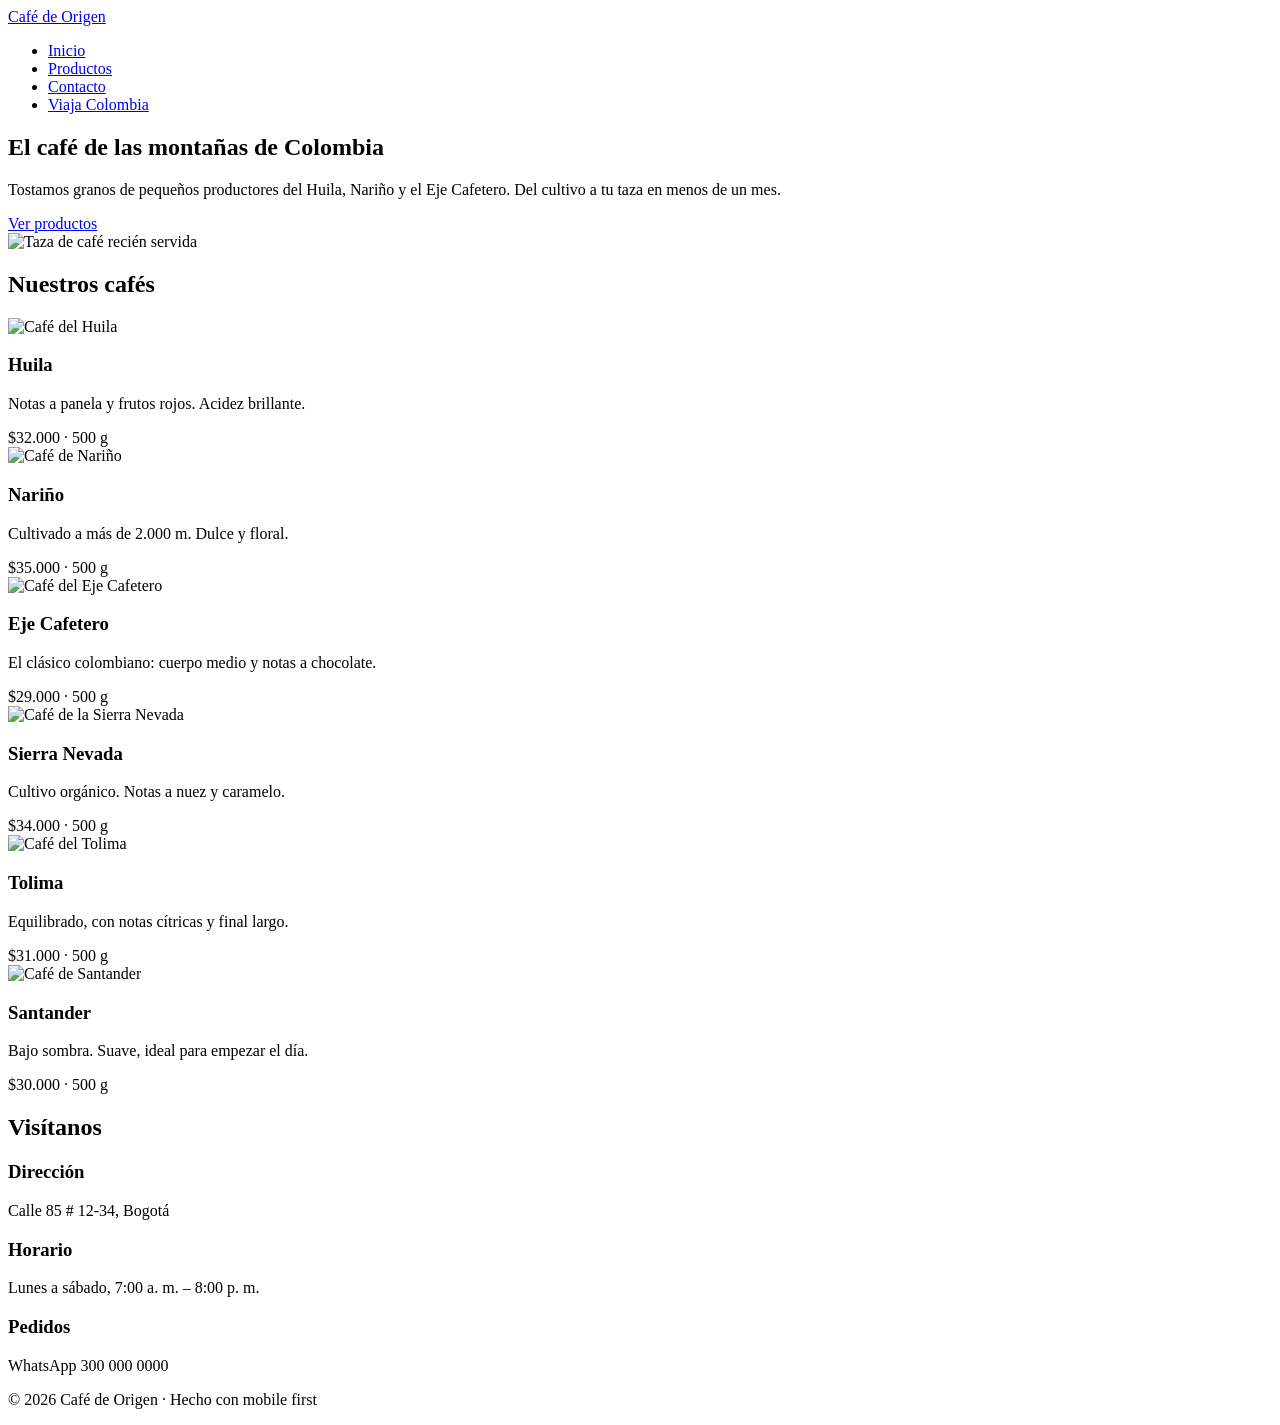
==== index.html @ b0e75d4e "estructura inicial y viaja colombia" ====
<!DOCTYPE html>
<html lang="es">

<head>
    <meta charset="UTF-8">
    <meta name="viewport" content="width=device-width, initial-scale=1.0">
    <title>Café de Origen</title>
    <link rel="stylesheet" href="css/styles.css">
</head>

<body>
    <!-- ENCABEZADO -->
    <header class="header">
        <div class="contenedor header__contenido">
            <a href="#inicio" class="logo"> Café de Origen</a>
            <nav>
                <ul class="nav__lista">
                    <li><a href="#inicio">Inicio</a></li>
                    <li><a href="#productos">Productos</a></li>
                    <li><a href="#contacto">Contacto</a></li>
                    <li><a href="viaja-colombia/index.html" class="nav__destacado">Viaja
                            Colombia</a></li>
                </ul>
            </nav>
        </div>
    </header>
    <main>
        <!-- HERO -->
        <section class="hero" id="inicio">
            <div class="contenedor hero__contenido">
                <div class="hero__texto">
                    <h1>El café de las montañas de Colombia</h1>
                    <p>Tostamos granos de pequeños productores del Huila, Nariño y el Eje
                        Cafetero. Del cultivo a tu taza en menos de un mes.</p>
                    <a href="#productos" class="boton">Ver productos</a>
                </div>
                <img class="hero__imagen" src="https://placehold.co/800x600/4b2e2a/f7f1e8.png?text=Cafe+de+Origen" alt="Taza de
café recién servida">
            </div>
        </section>
        <!-- PRODUCTOS -->
        <section class="productos" id="productos">
            <div class="contenedor">
                <h2>Nuestros cafés</h2>
                <div class="tarjetas">
                    <article class="tarjeta">
                        <img src="https://placehold.co/600x400/6b4226/f7f1e8.png?text=Huila" alt="Café del Huila">
                        <div class="tarjeta__cuerpo">
                            <h3>Huila</h3>
                            <p>Notas a panela y frutos rojos. Acidez brillante.</p>
                            <span class="precio">$32.000 · 500 g</span>
                        </div>
                    </article>
                    <article class="tarjeta">
                        <img src="https://placehold.co/600x400/6b4226/f7f1e8.png?text=Narino" alt="Café de Nariño">
                        <div class="tarjeta__cuerpo">
                            <h3>Nariño</h3>
                            <p>Cultivado a más de 2.000 m. Dulce y floral.</p>
                            <span class="precio">$35.000 · 500 g</span>
                        </div>
                    </article>
                    <article class="tarjeta">
                        <img src="https://placehold.co/600x400/6b4226/f7f1e8.png?text=Eje+Cafetero" alt="Café del
Eje Cafetero">
                        <div class="tarjeta__cuerpo">
                            <h3>Eje Cafetero</h3>
                            <p>El clásico colombiano: cuerpo medio y notas a chocolate.</p>
                            <span class="precio">$29.000 · 500 g</span>
                        </div>
                    </article>
                    <article class="tarjeta">
                        <img src="https://placehold.co/600x400/6b4226/f7f1e8.png?text=Sierra+Nevada" alt="Café de
la Sierra Nevada">
                        <div class="tarjeta__cuerpo">
                            <h3>Sierra Nevada</h3>
                            <p>Cultivo orgánico. Notas a nuez y caramelo.</p>
                            <span class="precio">$34.000 · 500 g</span>
                        </div>
                    </article>
                    <article class="tarjeta">
                        <img src="https://placehold.co/600x400/6b4226/f7f1e8.png?text=Tolima" alt="Café del Tolima">
                        <div class="tarjeta__cuerpo">
                            <h3>Tolima</h3>
                            <p>Equilibrado, con notas cítricas y final largo.</p>
                            <span class="precio">$31.000 · 500 g</span>
                        </div>
                    </article>
                    <article class="tarjeta">
                        <img src="https://placehold.co/600x400/6b4226/f7f1e8.png?text=Santander"
                            alt="Café de Santander">
                        <div class="tarjeta__cuerpo">
                            <h3>Santander</h3>
                            <p>Bajo sombra. Suave, ideal para empezar el día.</p>
                            <span class="precio">$30.000 · 500 g</span>
                        </div>
                    </article>
                </div>
            </div>
        </section>
        <!-- CONTACTO -->
        <section class="contacto" id="contacto">
            <div class="contenedor">
                <h2>Visítanos</h2>
                <div class="contacto__grid">
                    <div class="contacto__bloque">
                        <h3>Dirección</h3>
                        <p>Calle 85 # 12-34, Bogotá</p>
                    </div>
                    <div class="contacto__bloque">
                        <h3>Horario</h3>
                        <p>Lunes a sábado, 7:00 a. m. – 8:00 p. m.</p>
                    </div>
                    <div class="contacto__bloque">
                        <h3>Pedidos</h3>
                        <p>WhatsApp 300 000 0000</p>
                    </div>
                </div>
            </div>
        </section>
    </main>
    <!-- PIE DE PÁGINA -->
    <footer class="footer">
        <p>© 2026 Café de Origen · Hecho con mobile first</p>
    </footer>
</body>

</html>
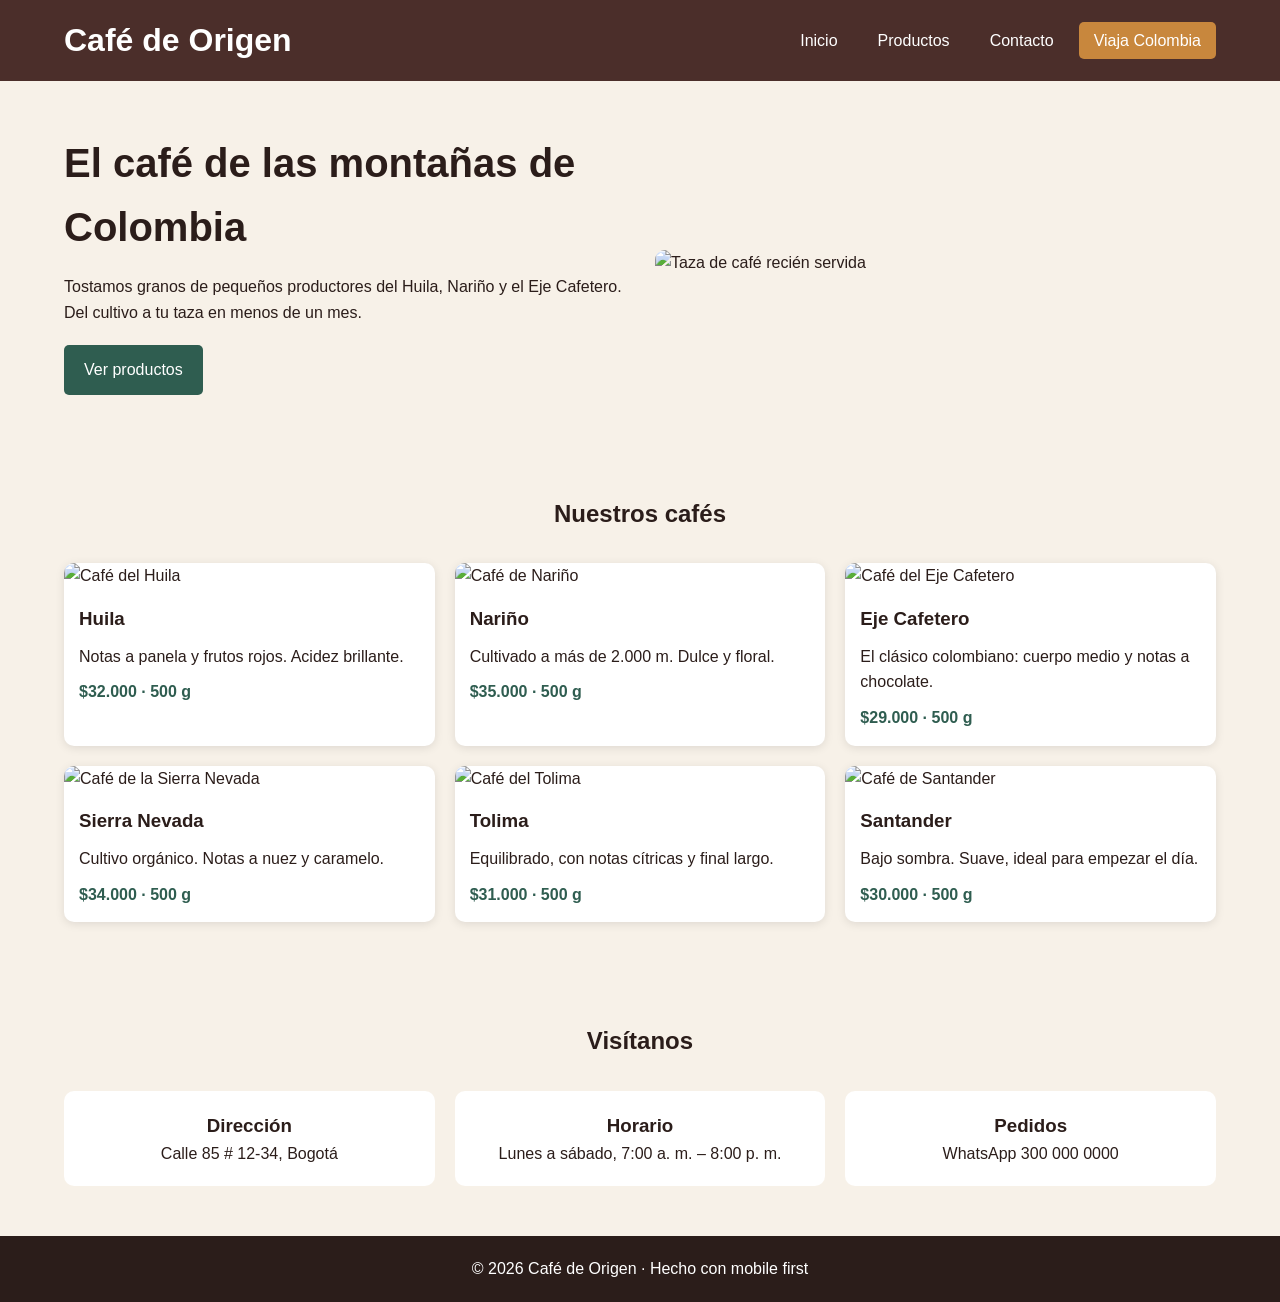
==== commit 8aa506c2: "arreglos" ====
--- a/index.html
+++ b/index.html
@@ -5,7 +5,7 @@
     <meta charset="UTF-8">
     <meta name="viewport" content="width=device-width, initial-scale=1.0">
     <title>Café de Origen</title>
-    <link rel="stylesheet" href="css/styles.css">
+    <link rel="stylesheet" href="CSS/styles.css">
 </head>
 
 <body>
--- a/CSS/styles.css
+++ b/CSS/styles.css
@@ -0,0 +1,224 @@
+*{
+    margin: 0;
+    padding: 0;
+    box-sizing: border-box;
+}
+
+html{
+    scroll-behavior: smooth;
+}
+
+body{
+    font-family: Arial, Helvetica, sans-serif;
+    background-color: #f7f1e8;
+    color: #2b1d1a;
+    line-height: 1.6;
+}
+
+a{
+    text-decoration: none;
+    color: inherit;
+}
+
+ul{
+    list-style: none;
+}
+
+img{
+    max-width: 100%;
+    display: block;
+}
+
+.contenedor{
+    width: 90%;
+    max-width: 1200px;
+    margin: auto;
+}
+
+/* HEADER */
+
+.header{
+    background-color: #4b2e2a;
+    color: white;
+    padding: 15px 0;
+}
+
+.header__contenido{
+    display: flex;
+    flex-direction: column;
+    align-items: center;
+    gap: 15px;
+}
+
+.logo{
+    color: white;
+    font-size: 2rem;
+    font-weight: bold;
+}
+
+.nav__lista{
+    display: flex;
+    flex-direction: column;
+    align-items: center;
+    gap: 10px;
+}
+
+.nav__lista a{
+    padding: 10px 15px;
+    border-radius: 5px;
+}
+
+.nav__lista a:hover{
+    background-color: rgba(255,255,255,.2);
+}
+
+.nav__destacado{
+    background-color: #c8873d;
+    color: white;
+}
+
+/* HERO */
+
+.hero{
+    padding: 50px 0;
+}
+
+.hero__contenido{
+    display: flex;
+    flex-direction: column;
+    gap: 30px;
+}
+
+.hero h1{
+    font-size: 2.5rem;
+    margin-bottom: 15px;
+}
+
+.hero p{
+    margin-bottom: 20px;
+}
+
+.boton{
+    display: inline-block;
+    background-color: #2f5d50;
+    color: white;
+    padding: 12px 20px;
+    border-radius: 5px;
+}
+
+.hero__imagen{
+    border-radius: 10px;
+}
+
+/* PRODUCTOS */
+
+.productos{
+    padding: 50px 0;
+}
+
+.productos h2{
+    text-align: center;
+    margin-bottom: 30px;
+}
+
+.tarjetas{
+    display: grid;
+    grid-template-columns: 1fr;
+    gap: 20px;
+}
+
+.tarjeta{
+    background-color: white;
+    border-radius: 10px;
+    overflow: hidden;
+    box-shadow: 0 2px 10px rgba(0,0,0,.1);
+}
+
+.tarjeta__cuerpo{
+    padding: 15px;
+}
+
+.tarjeta h3{
+    margin-bottom: 10px;
+}
+
+.precio{
+    display: block;
+    margin-top: 10px;
+    color: #2f5d50;
+    font-weight: bold;
+}
+
+/* CONTACTO */
+
+.contacto{
+    padding: 50px 0;
+}
+
+.contacto h2{
+    text-align: center;
+    margin-bottom: 30px;
+}
+
+.contacto__grid{
+    display: flex;
+    flex-direction: column;
+    gap: 20px;
+}
+
+.contacto__bloque{
+    background-color: white;
+    padding: 20px;
+    border-radius: 10px;
+    text-align: center;
+}
+
+/* FOOTER */
+
+.footer{
+    background-color: #2b1d1a;
+    color: white;
+    text-align: center;
+    padding: 20px;
+}
+
+/* TABLET */
+
+@media (min-width: 768px){
+
+    .header__contenido{
+        flex-direction: row;
+        justify-content: space-between;
+    }
+
+    .nav__lista{
+        flex-direction: row;
+    }
+
+    .tarjetas{
+        grid-template-columns: repeat(2,1fr);
+    }
+
+    .contacto__grid{
+        flex-direction: row;
+    }
+
+    .contacto__bloque{
+        flex: 1;
+    }
+}
+
+/* ESCRITORIO */
+
+@media (min-width: 1024px){
+
+    .hero__contenido{
+        display: grid;
+        grid-template-columns: 1fr 1fr;
+        align-items: center;
+    }
+
+    .tarjetas{
+        grid-template-columns: repeat(3,1fr);
+    }
+}
